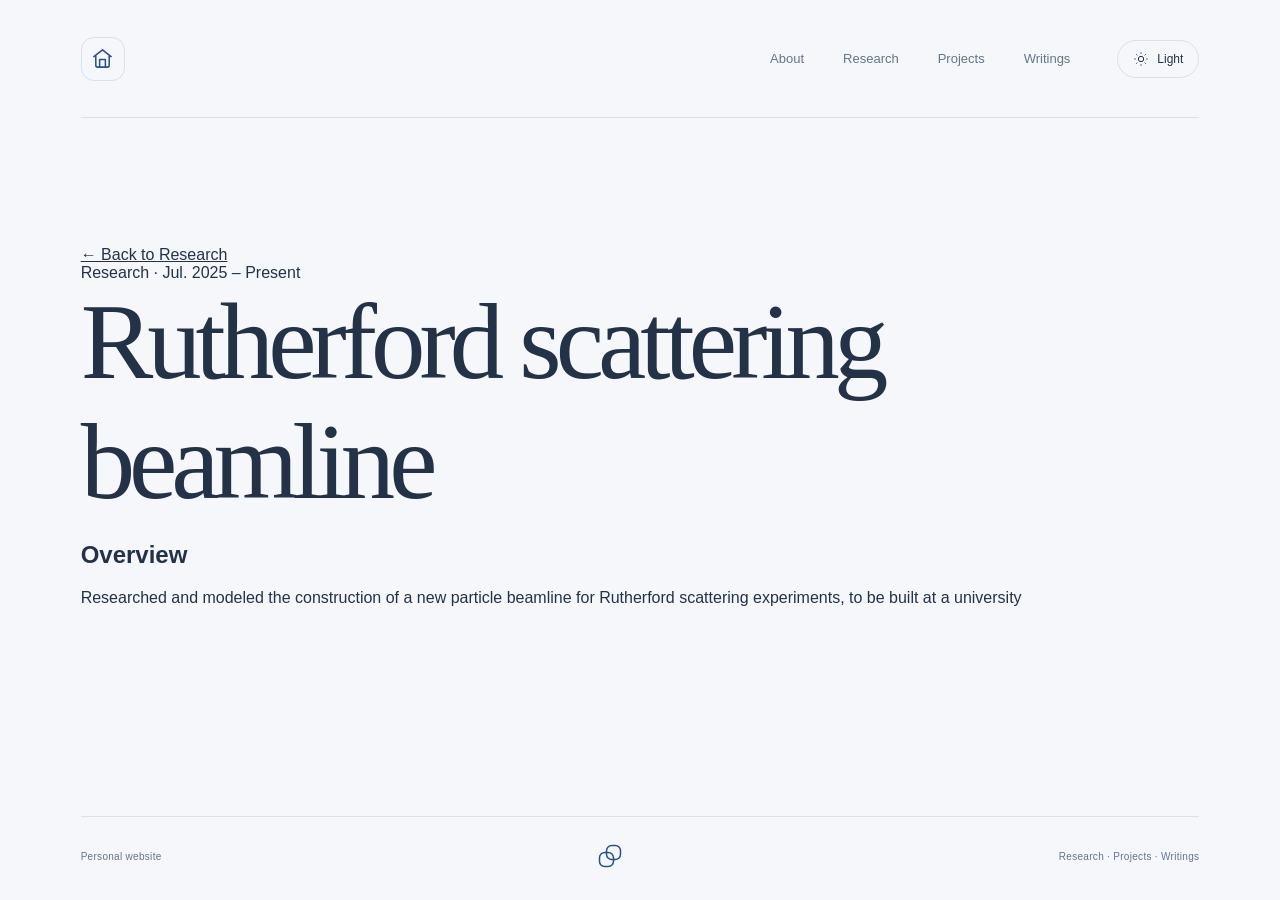
==== beamline.html @ c0fd20cf "Add beamline.html detail page" ====
<!doctype html>
<html lang="en">
<head>
  <meta charset="utf-8">
  <meta name="viewport" content="width=device-width, initial-scale=1">
  <meta name="color-scheme" content="light dark">
  <meta name="description" content="Researched and modeled the construction of a new particle beamline for Rutherford scattering experiments, to be built at a university">
  <title>Rutherford scattering beamline — Richard</title>
  <script>
    (() => {
      let theme;
      try { theme = localStorage.getItem('portfolio-theme'); } catch {}
      document.documentElement.dataset.theme = theme === 'light' || theme === 'dark'
        ? theme : (matchMedia('(prefers-color-scheme: dark)').matches ? 'dark' : 'light');
    })();
  </script>
  <link rel="icon" href="favicon.svg?v=4" type="image/svg+xml">
  <link rel="stylesheet" href="styles.css?v=6">
  <script src="script.js?v=3" defer></script>
</head>
<body class="detail-page">
  <a class="skip-link" href="#main">Skip to content</a>
  <div class="site-shell">
    <header class="site-header">
      <a class="home-button" href="index.html#about" aria-label="Home" title="Home"><svg width="23" height="23" viewBox="0 0 24 24" fill="none" stroke="currentColor" stroke-width="1.6" stroke-linecap="round" stroke-linejoin="round" aria-hidden="true"><path d="m3 10 9-7 9 7M5 9v10a2 2 0 0 0 2 2h10a2 2 0 0 0 2-2V9M9 21v-8h6v8"/></svg></a>
      <nav aria-label="Portfolio sections">
        <div class="tabs" aria-label="Portfolio sections">
          <a class="tab" href="index.html#about">About</a>
          <a class="tab" href="index.html#research" aria-current="page">Research</a>
          <a class="tab" href="index.html#projects">Projects</a>
          <a class="tab" href="index.html#writings">Writings</a>
        </div>
      </nav>
      <button class="theme-toggle" type="button" aria-label="Switch to dark mode" title="Switch to dark mode" aria-pressed="false">
        <svg class="sun" width="16" height="16" viewBox="0 0 24 24" fill="none" stroke="currentColor" stroke-width="1.5" aria-hidden="true"><circle cx="12" cy="12" r="4"/><path d="M12 2v2m0 16v2M2 12h2m16 0h2M5 5l1.5 1.5m11 11L19 19M5 19l1.5-1.5m11-11L19 5"/></svg>
        <svg class="moon" width="16" height="16" viewBox="0 0 24 24" fill="none" stroke="currentColor" stroke-width="1.5" aria-hidden="true"><path d="M20.8 14A9 9 0 0 1 10 3.2 9 9 0 1 0 20.8 14Z"/></svg>
        <span class="theme-label">Light</span>
      </button>
    </header>
    <main id="main" tabindex="-1">
      <article class="detail-article">
        <a class="back-link" href="index.html#research"><span aria-hidden="true">← </span>Back to Research</a>
        <div class="detail-meta">Research<span aria-hidden="true"> · </span>Jul. 2025 – Present</div>
        <h1 class="detail-title">Rutherford scattering beamline</h1>
        
        <section class="detail-body" aria-labelledby="detail-label">
          <h2 id="detail-label">Overview</h2>
          <p>Researched and modeled the construction of a new particle beamline for Rutherford scattering experiments, to be built at a university</p>
        </section>
        
      </article>
    </main>
    <footer class="site-footer"><span>Personal website</span><svg class="footer-mark" width="28" height="28" viewBox="0 0 32 32" fill="none" stroke="currentColor" stroke-width="1.7" aria-hidden="true"><rect x="4" y="12" width="16" height="16" rx="6"/><rect x="12" y="4" width="16" height="16" rx="6"/></svg><span>Research · Projects · Writings</span></footer>
  </div>
</body>
</html>
---- styles.css ----
:root {
  color-scheme: light;
  --background: #f5f7fb;
  --text: #243247;
  --muted: #66758b;
  --line: #d9e1ed;
  --accent: #24518f;
  --selected: #d8e4f7;
  --button: #ebf0f7;
}
:root[data-theme="dark"] {
  color-scheme: dark;
  --background: #171f2b;
  --text: #e5edf8;
  --muted: #9fadc3;
  --line: #303e54;
  --accent: #82a8e8;
  --selected: #223653;
  --button: #222f43;
}
* { box-sizing: border-box; }
body { margin: 0; background: var(--background); color: var(--text); font-family: -apple-system, BlinkMacSystemFont, "Segoe UI", sans-serif; -webkit-font-smoothing: antialiased; }
a { color: inherit; }
button { font: inherit; }
.site-shell { max-width: 1440px; min-height: 100svh; margin: 0 auto; padding: 0 clamp(24px, 6.3vw, 96px); display: flex; flex-direction: column; }
.site-header { min-height: 118px; display: flex; align-items: center; gap: 30px; border-bottom: 1px solid var(--line); }
.home-button { display: inline-flex; align-items: center; justify-content: center; flex-shrink: 0; width: 44px; height: 44px; border: 1px solid var(--line); border-radius: 13px; color: var(--accent); text-decoration: none; transition: background .18s, border-color .18s; }
.home-button:hover { background: var(--selected); border-color: var(--accent); }
nav { margin-left: auto; }
.tabs { display: flex; gap: 5px; }
.tab { padding: 11px 17px; border-radius: 5px; text-decoration: none; font-size: 13px; font-weight: 500; color: var(--muted); transition: background .18s, color .18s; }
.tab:hover { background: var(--button); color: var(--text); }
.tab[aria-selected="true"] { color: var(--accent); background: var(--selected); }
.theme-toggle { display: inline-flex; align-items: center; justify-content: center; gap: 8px; padding: 10px 13px; border: 1px solid var(--line); border-radius: 30px; background: transparent; color: var(--text); cursor: pointer; min-width: 82px; font-size: 12px; }
.theme-toggle:hover { background: var(--button); }
.moon { display: none; }
[data-theme="dark"] .sun { display: none; }
[data-theme="dark"] .moon { display: block; }
main { flex: 1; padding-top: clamp(68px, 10vw, 140px); padding-bottom: 64px; }
.section-heading { padding-bottom: 42px; border-bottom: 1px solid var(--line); }
.section-number { display: block; color: var(--accent); font-size: 11px; font-weight: 500; letter-spacing: 2px; margin-bottom: 22px; }
h1 { margin: 0; font-family: "Iowan Old Style", "Palatino Linotype", "Book Antiqua", Palatino, Georgia, serif; font-weight: 400; font-size: clamp(64px, 8.5vw, 116px); letter-spacing: -.055em; line-height: 1.1; }
.heading-period { color: var(--accent); }
.section-content { max-width: 760px; padding-top: 36px; line-height: 1.8; font-size: 16px; }
.section-content:empty { padding: 0; }
.section-content a { text-underline-offset: 4px; }
.section-content img { max-width: 100%; height: auto; }
.section-content h2, .section-content h3 { line-height: 1.3; }
.site-footer { display: flex; align-items: center; justify-content: space-between; gap: 20px; padding: 25px 0 30px; border-top: 1px solid var(--line); color: var(--muted); font-size: 10px; letter-spacing: .3px; }
.footer-mark { color: var(--accent); flex-shrink: 0; }
:focus-visible { outline: 2px solid var(--accent); outline-offset: 5px; }
main:focus { outline: none; }
.skip-link { position: fixed; top: -80px; left: 20px; padding: 12px 18px; background: var(--background); border: 1px solid var(--accent); border-radius: 4px; z-index: 2; }
.skip-link:focus { top: 12px; }
.panel:not([hidden]) { animation: enter .25s ease-out; }
@keyframes enter { from { opacity: .4; transform: translateY(5px); } to { opacity: 1; transform: translateY(0); } }
@media (max-width: 740px) {
  .site-header { min-height: 136px; padding: 24px 0 18px; flex-wrap: wrap; justify-content: space-between; gap: 24px 12px; }
  .theme-toggle { margin-left: auto; }
  nav { order: 3; margin: 0; width: 100%; }
  .tabs { justify-content: space-between; gap: 3px; }
  .tab { padding: 10px 12px; font-size: 12px; }
  main { padding-top: 64px; }
  .section-heading { padding-bottom: 30px; }
  .site-footer { font-size: 9px; gap: 10px; }
  .footer-mark { display: none; }
}
@media (prefers-reduced-motion: reduce) { *, *::before, *::after { animation: none !important; transition: none !important; } }

/* Dates stay in a left-hand column beside each timeline description. */
.about-copy { max-width: 740px; font-size: 18px; }
.about-copy p { margin: 0 0 24px; }
.contact-line { color: var(--muted); font-size: 14px; }
.email-address { color: var(--text); white-space: nowrap; }
.timeline-content { max-width: 100%; padding-top: 44px; }
.timeline { list-style: none; margin: 0; padding: 0; }
.timeline-entry { position: relative; display: grid; grid-template-columns: 170px minmax(0, 1fr); gap: 40px; padding: 0 0 38px; }
.timeline-entry::before { content: ""; position: absolute; left: 190px; top: 11px; bottom: -11px; width: 1px; background: var(--line); }
.timeline-entry:last-child { padding-bottom: 0; }
.timeline-entry:last-child::before { display: none; }
.timeline-entry::after { content: ""; position: absolute; top: 9px; left: 186px; width: 9px; height: 9px; border-radius: 50%; background: var(--accent); box-shadow: 0 0 0 5px var(--background); }
.timeline-date { color: var(--muted); font-size: 12px; line-height: 1.8; letter-spacing: .2px; padding-top: 2px; font-variant-numeric: tabular-nums; }
.timeline-end { display: block; }
.timeline-description { max-width: 740px; }
.timeline-description p { margin: 0; font-size: 15px; line-height: 1.8; }
.entry-link { display: inline-flex; align-items: center; gap: 5px; color: var(--accent); margin-top: 12px; font-size: 12px; font-weight: 500; text-decoration-thickness: 1px; text-underline-offset: 4px; }
.entry-link:hover { text-decoration-thickness: 2px; }
.sr-only { position: absolute; width: 1px; height: 1px; padding: 0; margin: -1px; overflow: hidden; clip: rect(0,0,0,0); white-space: nowrap; border: 0; }
@media (max-width: 740px) {
  .about-copy { font-size: 17px; }
  .contact-line { font-size: 13px; }
  .timeline-content { padding-top: 32px; }
  .timeline-entry { grid-template-columns: 100px minmax(0, 1fr); gap: 28px; padding-bottom: 32px; }
  .timeline-entry::before { left: 114px; }
  .timeline-entry::after { left: 110px; }
  .timeline-date { font-size: 11px; }
  .timeline-description p { font-size: 14px; }
}
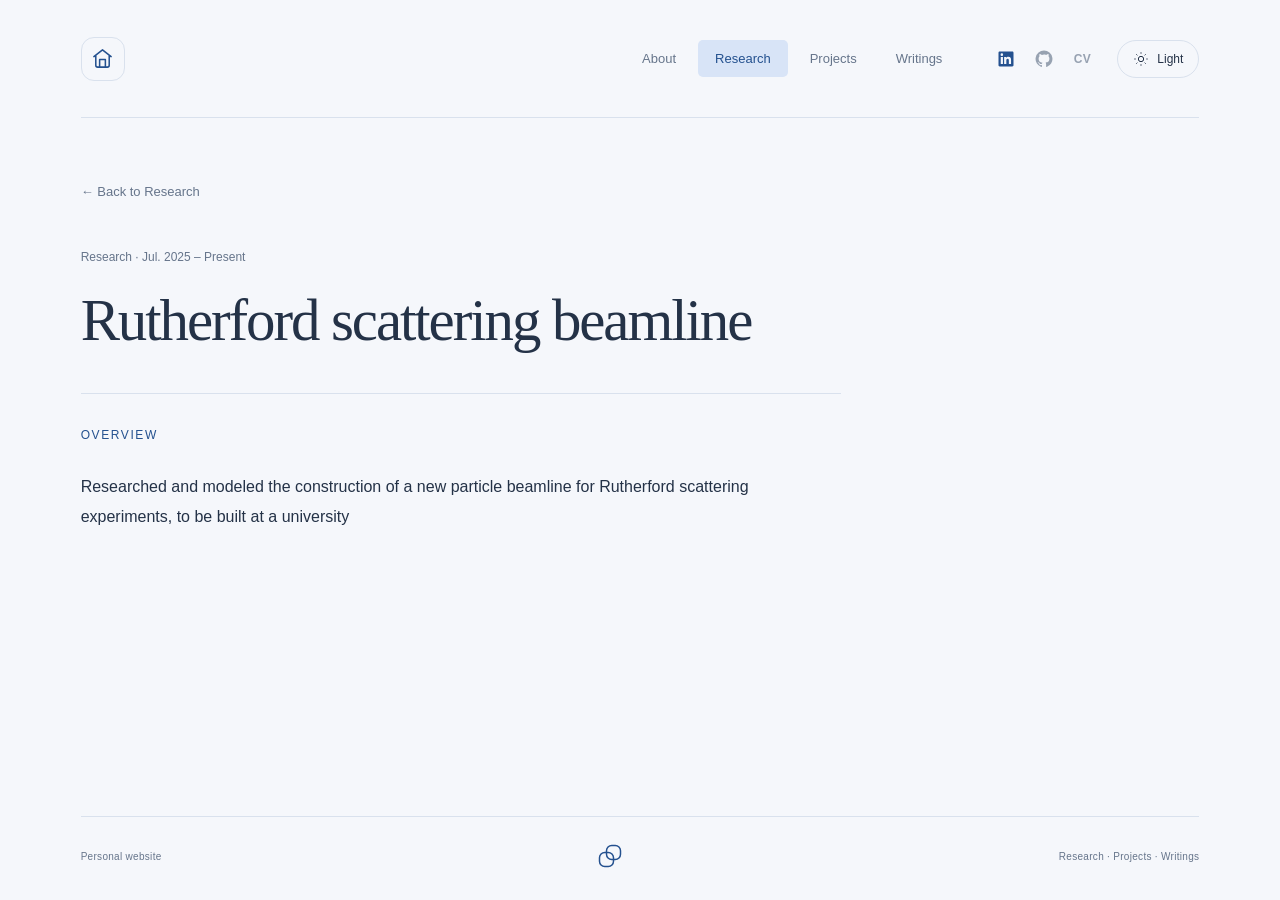
==== commit faad15a4: "Refresh profile controls and styling on beamline page" ====
--- a/beamline.html
+++ b/beamline.html
@@ -15,8 +15,8 @@
     })();
   </script>
   <link rel="icon" href="favicon.svg?v=4" type="image/svg+xml">
-  <link rel="stylesheet" href="styles.css?v=6">
-  <script src="script.js?v=3" defer></script>
+  <link rel="stylesheet" href="styles.css?v=7">
+  <script src="script.js?v=4" defer></script>
 </head>
 <body class="detail-page">
   <a class="skip-link" href="#main">Skip to content</a>
--- a/styles.css
+++ b/styles.css
@@ -96,3 +96,58 @@
   .timeline-date { font-size: 11px; }
   .timeline-description p { font-size: 14px; }
 }
+
+/* Clickable cards to the right of the timeline. */
+.timeline-card { display: block; width: 100%; color: var(--text); text-decoration: none; padding: 22px 24px; border: 1px solid var(--line); border-radius: 12px; background: var(--background); transition: border-color .18s, background .18s, transform .18s; }
+.timeline-card:hover { border-color: var(--accent); background: var(--button); transform: translateY(-2px); }
+.card-title { margin: 0 0 10px; font-size: 16px; line-height: 1.45; font-weight: 600; letter-spacing: -.2px; }
+.timeline-card p { color: var(--muted); }
+.card-action { display: flex; justify-content: space-between; gap: 14px; margin-top: 18px; color: var(--accent); font-size: 12px; font-weight: 500; }
+.timeline-date { padding-top: 22px; }
+.timeline-entry::after { top: 29px; }
+.timeline-entry::before { top: 31px; bottom: -31px; }
+.tab[aria-current="page"] { color: var(--accent); background: var(--selected); }
+.detail-page main { padding-top: 64px; }
+.detail-article { max-width: 850px; }
+.back-link { display: inline-block; color: var(--muted); text-decoration: none; font-size: 13px; margin-bottom: 48px; }
+.back-link:hover { color: var(--accent); }
+.detail-meta { color: var(--muted); font-size: 12px; line-height: 1.8; margin-bottom: 18px; }
+.detail-title { font-size: clamp(34px, 4.6vw, 62px); line-height: 1.16; letter-spacing: -.035em; }
+.source-button { display: inline-flex; gap: 16px; align-items: center; border: 1px solid var(--line); border-radius: 30px; padding: 10px 17px; margin-top: 24px; font-size: 12px; text-decoration: none; color: var(--accent); }
+.source-button:hover { background: var(--selected); border-color: var(--accent); }
+.detail-body { border-top: 1px solid var(--line); margin-top: 38px; padding-top: 30px; max-width: 760px; font-size: 16px; line-height: 1.85; }
+.detail-body h2 { margin: 0 0 26px; font-size: 12px; text-transform: uppercase; letter-spacing: 1.6px; color: var(--accent); font-weight: 500; }
+.detail-body h3 { font-size: 15px; margin: 28px 0 10px; }
+.detail-body p { margin: 0 0 22px; }
+.summary-point { padding-left: 14px; }
+.source-note { max-width: 760px; color: var(--muted); font-size: 11px; line-height: 1.8; margin-top: 38px; }
+.source-note a { text-underline-offset: 3px; }
+@media (max-width: 740px) {
+  .timeline-card { padding: 18px 16px; border-radius: 10px; }
+  .card-title { font-size: 14px; }
+  .card-action { font-size: 11px; }
+  .timeline-entry { grid-template-columns: 82px minmax(0, 1fr); gap: 24px; }
+  .timeline-date { padding-top: 18px; font-size: 10px; }
+  .timeline-entry::before { left: 94px; top: 27px; bottom: -27px; }
+  .timeline-entry::after { left: 90px; top: 25px; }
+  .detail-page main { padding-top: 36px; }
+  .back-link { margin-bottom: 30px; }
+  .detail-body { font-size: 15px; }
+}
+
+/* Profile controls share the top-right corner with the theme switch. */
+.header-actions { display: flex; align-items: center; gap: 18px; flex-shrink: 0; }
+.profile-links { display: flex; align-items: center; gap: 4px; }
+.profile-link { display: inline-flex; align-items: center; justify-content: center; width: 34px; height: 36px; border-radius: 7px; color: var(--accent); text-decoration: none; transition: background .18s; }
+a.profile-link:hover { background: var(--selected); }
+.profile-placeholder { color: var(--muted); opacity: .65; cursor: default; }
+.cv-placeholder { font-size: 12px; font-weight: 600; letter-spacing: .2px; }
+@media (min-width: 741px) and (max-width: 1000px) {
+  .site-header { gap: 14px; }
+  .tab { padding-inline: 11px; }
+  .header-actions { gap: 10px; }
+}
+@media (max-width: 740px) {
+  .header-actions { gap: 12px; margin-left: auto; }
+  .header-actions .theme-toggle { margin-left: 0; }
+}
